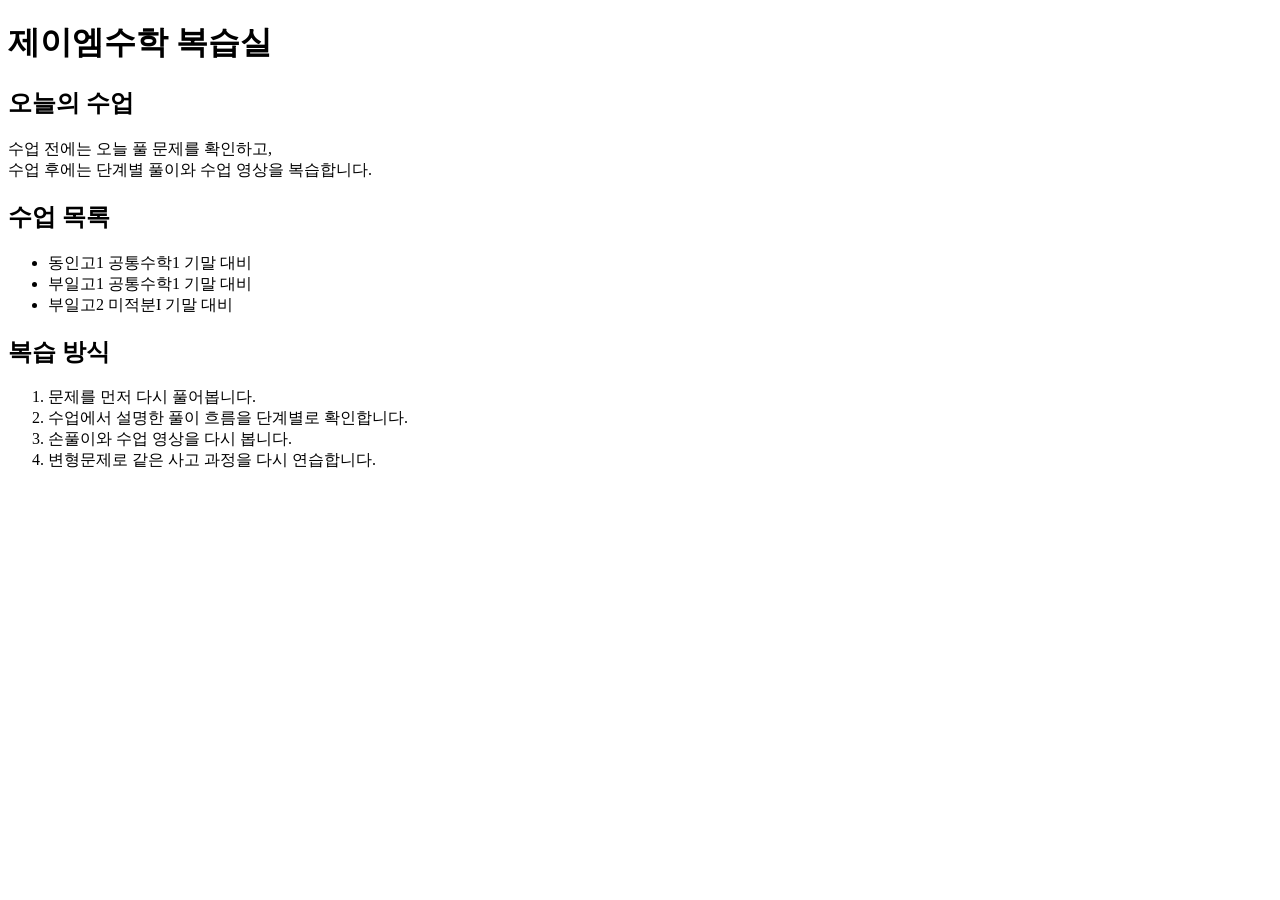
==== index.html @ 162c2c18 "Create index.html" ====
<!DOCTYPE html>
<html lang="ko">
<head>
  <meta charset="UTF-8">
  <meta name="viewport" content="width=device-width, initial-scale=1.0">
  <title>제이엠수학 복습실</title>
</head>
<body>
  <h1>제이엠수학 복습실</h1>

  <h2>오늘의 수업</h2>
  <p>
    수업 전에는 오늘 풀 문제를 확인하고,<br>
    수업 후에는 단계별 풀이와 수업 영상을 복습합니다.
  </p>

  <h2>수업 목록</h2>
  <ul>
    <li>동인고1 공통수학1 기말 대비</li>
    <li>부일고1 공통수학1 기말 대비</li>
    <li>부일고2 미적분I 기말 대비</li>
  </ul>

  <h2>복습 방식</h2>
  <ol>
    <li>문제를 먼저 다시 풀어봅니다.</li>
    <li>수업에서 설명한 풀이 흐름을 단계별로 확인합니다.</li>
    <li>손풀이와 수업 영상을 다시 봅니다.</li>
    <li>변형문제로 같은 사고 과정을 다시 연습합니다.</li>
  </ol>
</body>
</html>
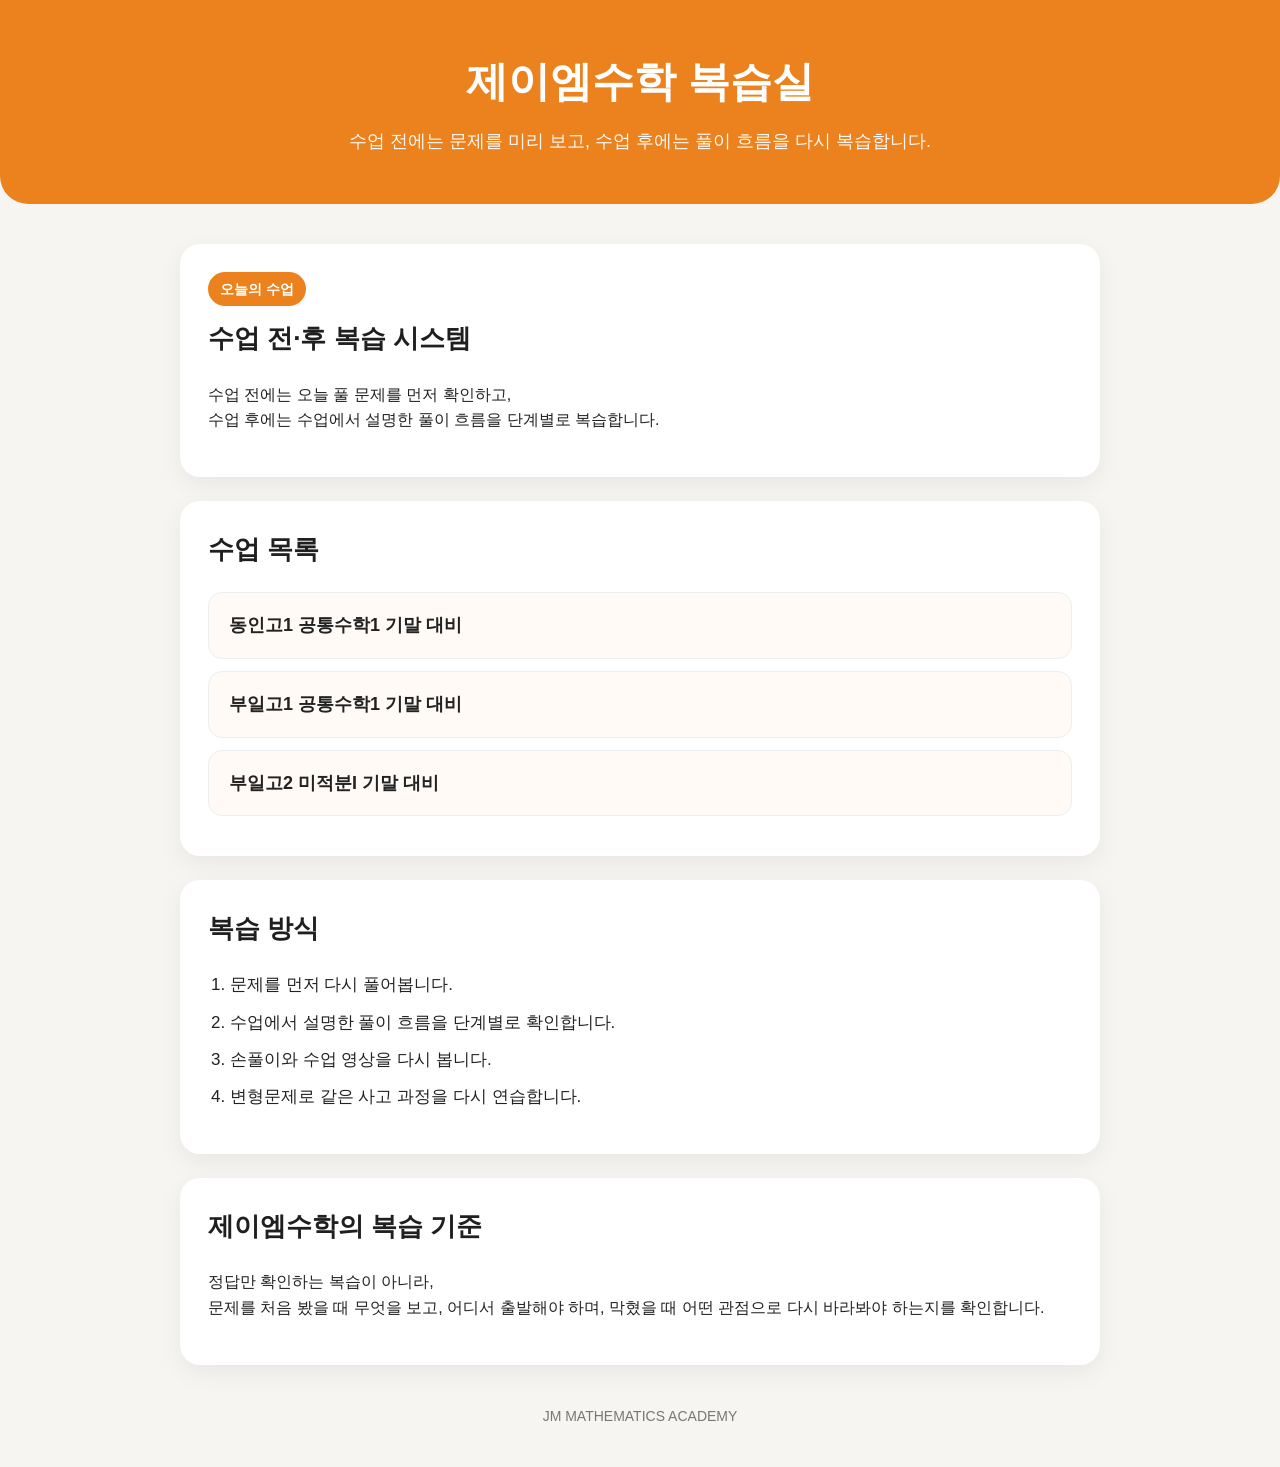
==== commit 85dd6d67: "Update index.html" ====
--- a/index.html
+++ b/index.html
@@ -4,29 +4,59 @@
   <meta charset="UTF-8">
   <meta name="viewport" content="width=device-width, initial-scale=1.0">
   <title>제이엠수학 복습실</title>
+  <link rel="stylesheet" href="style.css">
 </head>
 <body>
-  <h1>제이엠수학 복습실</h1>
 
-  <h2>오늘의 수업</h2>
-  <p>
-    수업 전에는 오늘 풀 문제를 확인하고,<br>
-    수업 후에는 단계별 풀이와 수업 영상을 복습합니다.
-  </p>
+  <header class="header">
+    <h1>제이엠수학 복습실</h1>
+    <p>수업 전에는 문제를 미리 보고, 수업 후에는 풀이 흐름을 다시 복습합니다.</p>
+  </header>
 
-  <h2>수업 목록</h2>
-  <ul>
-    <li>동인고1 공통수학1 기말 대비</li>
-    <li>부일고1 공통수학1 기말 대비</li>
-    <li>부일고2 미적분I 기말 대비</li>
-  </ul>
+  <main class="container">
 
-  <h2>복습 방식</h2>
-  <ol>
-    <li>문제를 먼저 다시 풀어봅니다.</li>
-    <li>수업에서 설명한 풀이 흐름을 단계별로 확인합니다.</li>
-    <li>손풀이와 수업 영상을 다시 봅니다.</li>
-    <li>변형문제로 같은 사고 과정을 다시 연습합니다.</li>
-  </ol>
+    <section class="card">
+      <span class="badge">오늘의 수업</span>
+      <h2>수업 전·후 복습 시스템</h2>
+      <p>
+        수업 전에는 오늘 풀 문제를 먼저 확인하고,<br>
+        수업 후에는 수업에서 설명한 풀이 흐름을 단계별로 복습합니다.
+      </p>
+    </section>
+
+    <section class="card">
+      <h2>수업 목록</h2>
+      <ul class="lesson-list">
+        <li>동인고1 공통수학1 기말 대비</li>
+        <li>부일고1 공통수학1 기말 대비</li>
+        <li>부일고2 미적분I 기말 대비</li>
+      </ul>
+    </section>
+
+    <section class="card">
+      <h2>복습 방식</h2>
+      <ol class="step-list">
+        <li>문제를 먼저 다시 풀어봅니다.</li>
+        <li>수업에서 설명한 풀이 흐름을 단계별로 확인합니다.</li>
+        <li>손풀이와 수업 영상을 다시 봅니다.</li>
+        <li>변형문제로 같은 사고 과정을 다시 연습합니다.</li>
+      </ol>
+    </section>
+
+    <section class="card">
+      <h2>제이엠수학의 복습 기준</h2>
+      <p>
+        정답만 확인하는 복습이 아니라,<br>
+        문제를 처음 봤을 때 무엇을 보고, 어디서 출발해야 하며,
+        막혔을 때 어떤 관점으로 다시 바라봐야 하는지를 확인합니다.
+      </p>
+    </section>
+
+    <footer class="footer">
+      JM MATHEMATICS ACADEMY
+    </footer>
+
+  </main>
+
 </body>
 </html>
--- a/style.css
+++ b/style.css
@@ -0,0 +1,94 @@
+* {
+  box-sizing: border-box;
+}
+
+body {
+  margin: 0;
+  font-family: -apple-system, BlinkMacSystemFont, "Segoe UI", "Noto Sans KR", sans-serif;
+  background: #f7f5f2;
+  color: #222;
+  line-height: 1.6;
+}
+
+.container {
+  max-width: 960px;
+  margin: 0 auto;
+  padding: 40px 20px;
+}
+
+.header {
+  background: #ec821e;
+  color: white;
+  padding: 48px 24px;
+  border-radius: 0 0 28px 28px;
+  text-align: center;
+}
+
+.header h1 {
+  margin: 0;
+  font-size: 42px;
+  font-weight: 800;
+}
+
+.header p {
+  margin: 12px 0 0;
+  font-size: 18px;
+  opacity: 0.95;
+}
+
+.card {
+  background: white;
+  border-radius: 20px;
+  padding: 28px;
+  margin-bottom: 24px;
+  box-shadow: 0 8px 24px rgba(0, 0, 0, 0.06);
+}
+
+.card h2 {
+  margin-top: 0;
+  font-size: 26px;
+  color: #1f1f1f;
+}
+
+.lesson-list {
+  list-style: none;
+  padding: 0;
+  margin: 0;
+}
+
+.lesson-list li {
+  padding: 18px 20px;
+  margin-bottom: 12px;
+  border: 1px solid #eee;
+  border-radius: 14px;
+  background: #fffaf5;
+  font-size: 18px;
+  font-weight: 600;
+}
+
+.step-list {
+  padding-left: 22px;
+}
+
+.step-list li {
+  margin-bottom: 10px;
+  font-size: 17px;
+}
+
+.badge {
+  display: inline-block;
+  background: #ec821e;
+  color: white;
+  padding: 6px 12px;
+  border-radius: 999px;
+  font-size: 14px;
+  font-weight: 700;
+  margin-bottom: 12px;
+}
+
+.footer {
+  text-align: center;
+  color: #777;
+  font-size: 14px;
+  margin-top: 40px;
+}
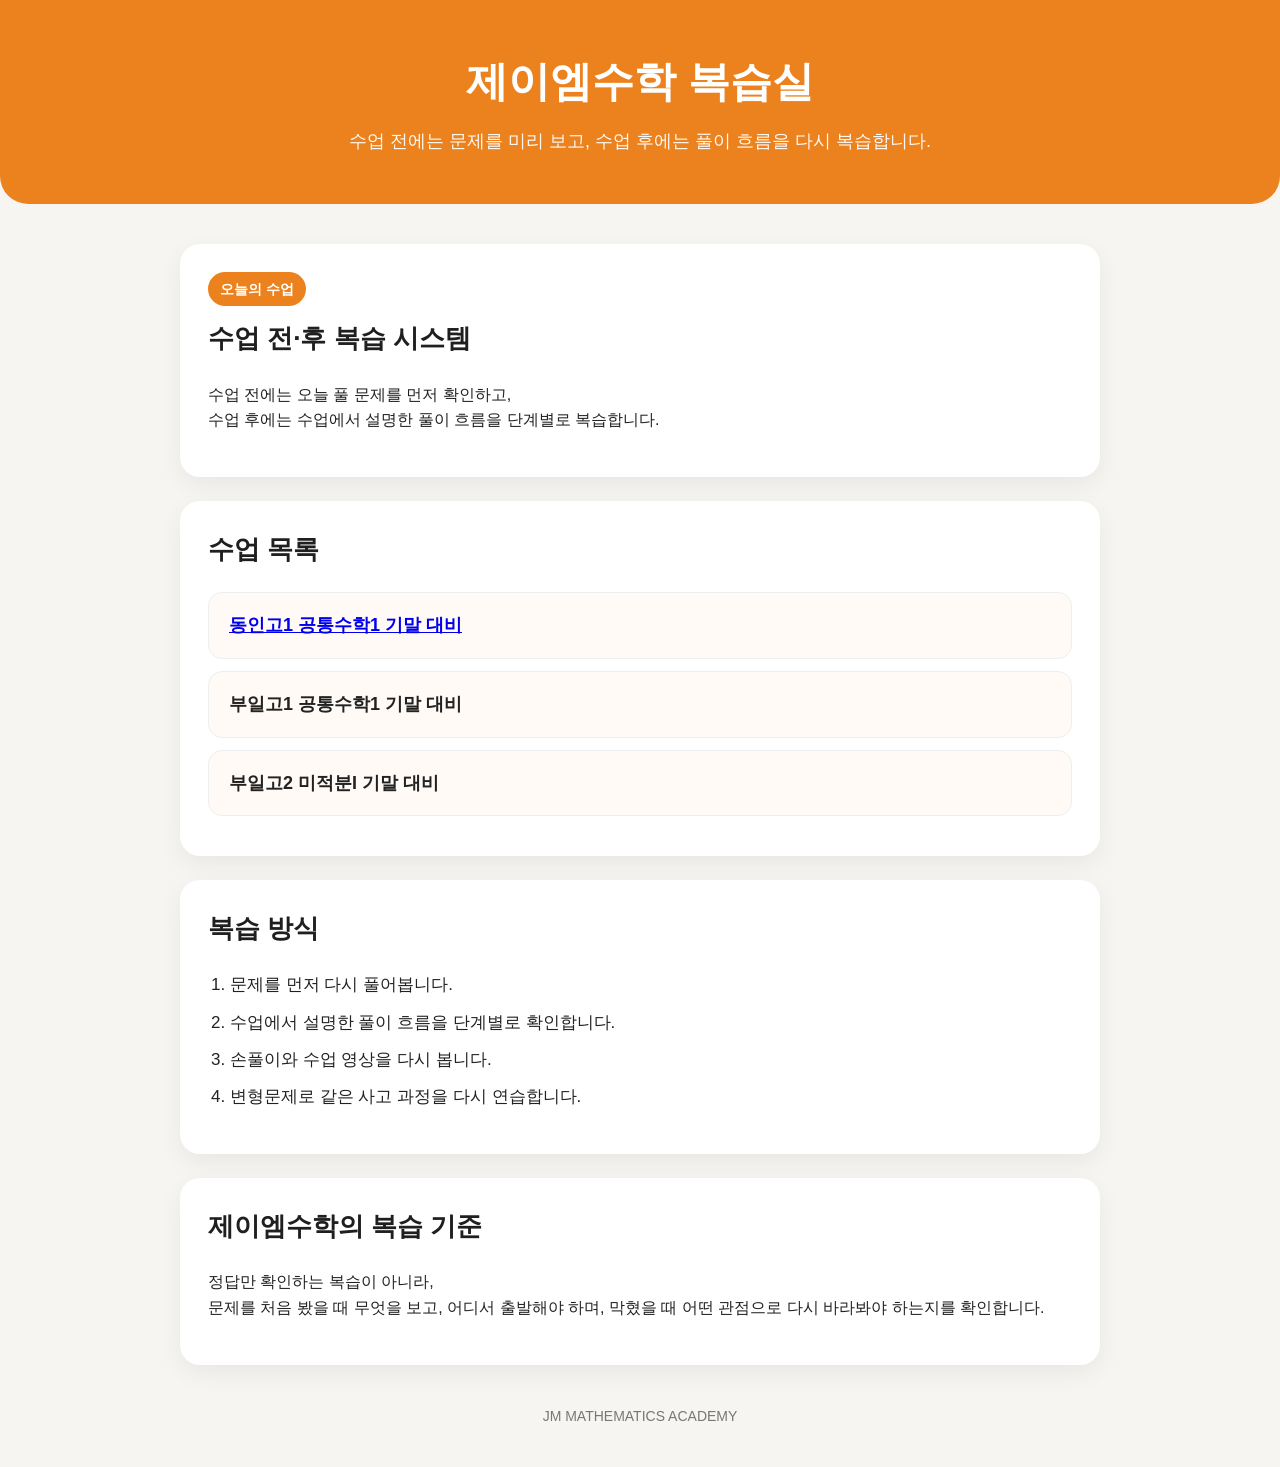
==== commit 5ae819b5: "Update index.html" ====
--- a/index.html
+++ b/index.html
@@ -27,7 +27,7 @@
     <section class="card">
       <h2>수업 목록</h2>
       <ul class="lesson-list">
-        <li>동인고1 공통수학1 기말 대비</li>
+        <li><a href="dongin-g1-final.html">동인고1 공통수학1 기말 대비</a></li>
         <li>부일고1 공통수학1 기말 대비</li>
         <li>부일고2 미적분I 기말 대비</li>
       </ul>
--- a/style.css
+++ b/style.css
@@ -92,3 +92,40 @@
   font-size: 14px;
   margin-top: 40px;
 }
+
+.back-link {
+  display: inline-block;
+  margin-bottom: 18px;
+  color: #ec821e;
+  font-weight: 700;
+  text-decoration: none;
+}
+
+.back-link:hover {
+  text-decoration: underline;
+}
+
+.question-card {
+  border: 1px solid #eee;
+  border-radius: 18px;
+  padding: 22px;
+  margin-bottom: 22px;
+  background: #fffaf5;
+}
+
+.question-card h3 {
+  margin-top: 0;
+  font-size: 22px;
+}
+
+.question-card h4 {
+  margin-bottom: 6px;
+  color: #ec821e;
+}
+
+.meta {
+  color: #777;
+  font-size: 15px;
+  margin-top: -8px;
+  margin-bottom: 18px;
+}
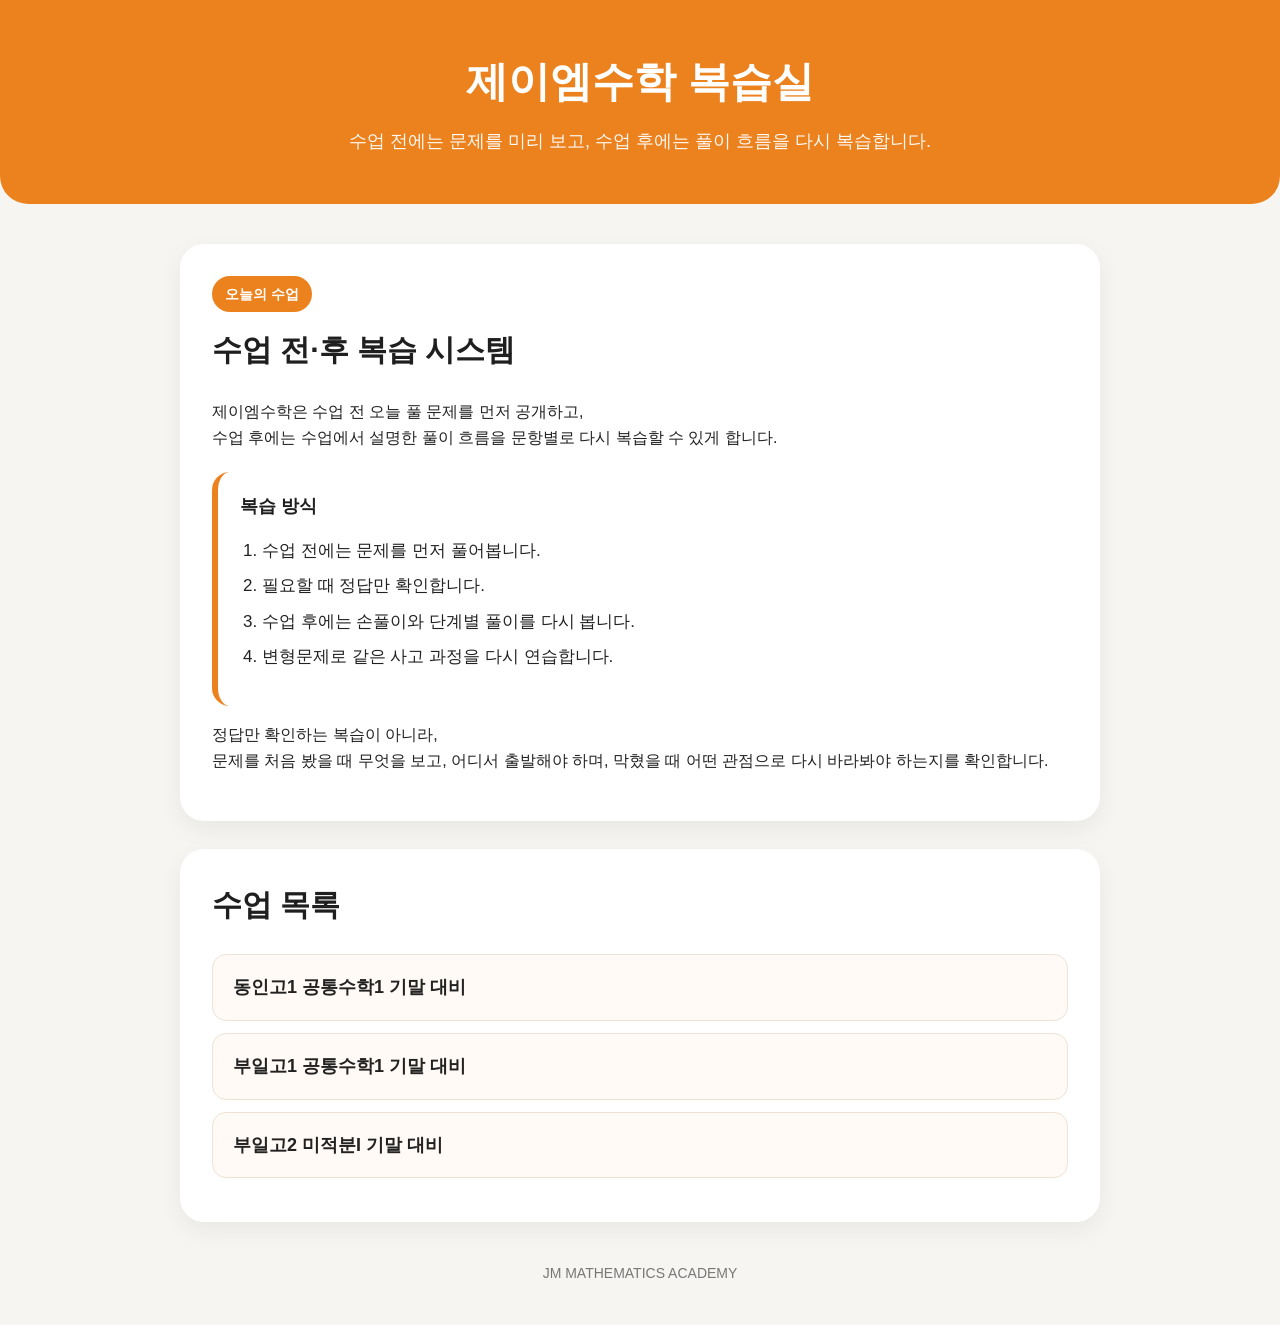
==== commit 3ca3f4b6: "Update index.html" ====
--- a/index.html
+++ b/index.html
@@ -18,9 +18,26 @@
     <section class="card">
       <span class="badge">오늘의 수업</span>
       <h2>수업 전·후 복습 시스템</h2>
+
       <p>
-        수업 전에는 오늘 풀 문제를 먼저 확인하고,<br>
-        수업 후에는 수업에서 설명한 풀이 흐름을 단계별로 복습합니다.
+        제이엠수학은 수업 전 오늘 풀 문제를 먼저 공개하고,<br>
+        수업 후에는 수업에서 설명한 풀이 흐름을 문항별로 다시 복습할 수 있게 합니다.
+      </p>
+
+      <div class="try-box">
+        <strong>복습 방식</strong>
+        <ol class="step-list">
+          <li>수업 전에는 문제를 먼저 풀어봅니다.</li>
+          <li>필요할 때 정답만 확인합니다.</li>
+          <li>수업 후에는 손풀이와 단계별 풀이를 다시 봅니다.</li>
+          <li>변형문제로 같은 사고 과정을 다시 연습합니다.</li>
+        </ol>
+      </div>
+
+      <p>
+        정답만 확인하는 복습이 아니라,<br>
+        문제를 처음 봤을 때 무엇을 보고, 어디서 출발해야 하며,
+        막혔을 때 어떤 관점으로 다시 바라봐야 하는지를 확인합니다.
       </p>
     </section>
 
@@ -33,25 +50,6 @@
       </ul>
     </section>
 
-    <section class="card">
-      <h2>복습 방식</h2>
-      <ol class="step-list">
-        <li>문제를 먼저 다시 풀어봅니다.</li>
-        <li>수업에서 설명한 풀이 흐름을 단계별로 확인합니다.</li>
-        <li>손풀이와 수업 영상을 다시 봅니다.</li>
-        <li>변형문제로 같은 사고 과정을 다시 연습합니다.</li>
-      </ol>
-    </section>
-
-    <section class="card">
-      <h2>제이엠수학의 복습 기준</h2>
-      <p>
-        정답만 확인하는 복습이 아니라,<br>
-        문제를 처음 봤을 때 무엇을 보고, 어디서 출발해야 하며,
-        막혔을 때 어떤 관점으로 다시 바라봐야 하는지를 확인합니다.
-      </p>
-    </section>
-
     <footer class="footer">
       JM MATHEMATICS ACADEMY
     </footer>
--- a/style.css
+++ b/style.css
@@ -16,6 +16,7 @@
   padding: 40px 20px;
 }
 
+/* 상단 배너 */
 .header {
   background: #ec821e;
   color: white;
@@ -36,56 +37,246 @@
   opacity: 0.95;
 }
 
+/* 기본 카드 */
 .card {
   background: white;
-  border-radius: 20px;
-  padding: 28px;
-  margin-bottom: 24px;
+  border-radius: 24px;
+  padding: 32px;
+  margin-bottom: 28px;
   box-shadow: 0 8px 24px rgba(0, 0, 0, 0.06);
 }
 
 .card h2 {
   margin-top: 0;
-  font-size: 26px;
+  font-size: 30px;
   color: #1f1f1f;
 }
 
-.lesson-list {
-  list-style: none;
-  padding: 0;
-  margin: 0;
-}
-
-.lesson-list li {
-  padding: 18px 20px;
-  margin-bottom: 12px;
-  border: 1px solid #eee;
-  border-radius: 14px;
-  background: #fffaf5;
-  font-size: 18px;
-  font-weight: 600;
-}
-
-.step-list {
-  padding-left: 22px;
-}
-
-.step-list li {
-  margin-bottom: 10px;
-  font-size: 17px;
-}
-
+/* 배지 */
 .badge {
   display: inline-block;
   background: #ec821e;
   color: white;
-  padding: 6px 12px;
+  padding: 7px 13px;
   border-radius: 999px;
   font-size: 14px;
+  font-weight: 800;
+  margin-bottom: 14px;
+}
+
+/* 메인 수업 목록 */
+.lesson-list {
+  list-style: none;
+  padding: 0;
+  margin: 0;
+}
+
+.lesson-list li {
+  padding: 18px 20px;
+  margin-bottom: 12px;
+  border: 1px solid #eee2d6;
+  border-radius: 14px;
+  background: #fffaf5;
+  font-size: 18px;
   font-weight: 700;
-  margin-bottom: 12px;
-}
-
+}
+
+.lesson-list a {
+  color: #222;
+  text-decoration: none;
+}
+
+.lesson-list a:hover {
+  color: #ec821e;
+}
+
+/* 복습 방식 리스트 */
+.step-list {
+  padding-left: 22px;
+}
+
+.step-list li {
+  margin-bottom: 10px;
+  font-size: 17px;
+}
+
+/* 돌아가기 버튼 */
+.page-nav {
+  max-width: 960px;
+  margin: 0 auto 18px;
+}
+
+.back-button {
+  display: inline-block;
+  background: white;
+  color: #555;
+  border: 1px solid #e6e0da;
+  padding: 10px 16px;
+  border-radius: 999px;
+  font-size: 15px;
+  font-weight: 700;
+  text-decoration: none;
+  box-shadow: 0 4px 14px rgba(0, 0, 0, 0.04);
+}
+
+.back-button:hover {
+  color: #ec821e;
+  border-color: #ec821e;
+}
+
+/* 수업 전 문항 카드 */
+.pre-question-card {
+  margin-top: 28px;
+  padding: 28px;
+  border-radius: 22px;
+  background: #fffaf5;
+  border: 1px solid #eee2d6;
+}
+
+.question-head {
+  display: flex;
+  justify-content: space-between;
+  gap: 16px;
+  align-items: flex-start;
+  margin-bottom: 18px;
+}
+
+.question-head h3,
+.pre-question-card h3 {
+  margin: 0 0 8px;
+  font-size: 26px;
+  font-weight: 800;
+  color: #1f1f1f;
+}
+
+.question-status {
+  flex-shrink: 0;
+  background: #ec821e;
+  color: white;
+  padding: 7px 12px;
+  border-radius: 999px;
+  font-size: 13px;
+  font-weight: 800;
+}
+
+.meta {
+  color: #777;
+  font-size: 15px;
+  margin: 0 0 18px;
+}
+
+/* 문제 이미지 */
+.image-box {
+  margin: 22px 0;
+  padding: 22px;
+  background: #ffffff;
+  border: 1px solid #eee;
+  border-radius: 18px;
+  text-align: center;
+}
+
+.problem-image {
+  max-width: 100%;
+  height: auto;
+  border-radius: 8px;
+}
+
+/* 수업 전 할 일 */
+.try-box {
+  margin-top: 22px;
+  padding: 20px 22px;
+  border-radius: 18px;
+  background: #ffffff;
+  border-left: 6px solid #ec821e;
+}
+
+.try-box strong {
+  display: block;
+  margin-bottom: 10px;
+  font-size: 18px;
+  color: #1f1f1f;
+}
+
+.try-box ul {
+  margin: 0;
+  padding-left: 20px;
+}
+
+.try-box li {
+  margin-bottom: 8px;
+}
+
+/* 정답 확인 / 복습 접기 박스 */
+.answer-box,
+.review-box {
+  margin-top: 18px;
+  padding: 0;
+  border-radius: 16px;
+  background: #ffffff;
+  border: 1px solid #eee;
+  overflow: hidden;
+}
+
+.answer-box summary,
+.review-box summary {
+  cursor: pointer;
+  padding: 16px 20px;
+  font-weight: 800;
+  color: #ec821e;
+  list-style: none;
+}
+
+.answer-box summary::-webkit-details-marker,
+.review-box summary::-webkit-details-marker {
+  display: none;
+}
+
+.answer-box summary::before,
+.review-box summary::before {
+  content: "＋";
+  display: inline-block;
+  margin-right: 8px;
+  font-weight: 900;
+}
+
+.answer-box[open] summary::before,
+.review-box[open] summary::before {
+  content: "－";
+}
+
+.answer-box p,
+.review-box p {
+  margin: 0;
+  padding: 0 20px 18px;
+  line-height: 1.7;
+}
+
+/* 수업 후 문항 카드 */
+.question-card {
+  border: 1px solid #eee2d6;
+  border-radius: 22px;
+  padding: 28px;
+  margin-top: 26px;
+  background: #fffaf5;
+}
+
+.question-card h3 {
+  margin: 0 0 8px;
+  font-size: 26px;
+  font-weight: 800;
+}
+
+.question-card h4 {
+  margin: 22px 20px 8px;
+  color: #ec821e;
+  font-size: 18px;
+}
+
+.question-card .review-box p {
+  line-height: 1.7;
+}
+
+/* 하단 */
 .footer {
   text-align: center;
   color: #777;
@@ -93,39 +284,44 @@
   margin-top: 40px;
 }
 
-.back-link {
-  display: inline-block;
-  margin-bottom: 18px;
-  color: #ec821e;
-  font-weight: 700;
-  text-decoration: none;
-}
-
-.back-link:hover {
-  text-decoration: underline;
-}
-
-.question-card {
-  border: 1px solid #eee;
-  border-radius: 18px;
-  padding: 22px;
-  margin-bottom: 22px;
-  background: #fffaf5;
-}
-
-.question-card h3 {
-  margin-top: 0;
-  font-size: 22px;
-}
-
-.question-card h4 {
-  margin-bottom: 6px;
-  color: #ec821e;
-}
-
-.meta {
-  color: #777;
-  font-size: 15px;
-  margin-top: -8px;
-  margin-bottom: 18px;
-}
+/* 모바일 대응 */
+@media (max-width: 640px) {
+  .header {
+    padding: 36px 20px;
+  }
+
+  .header h1 {
+    font-size: 32px;
+  }
+
+  .container {
+    padding: 28px 16px;
+  }
+
+  .card {
+    padding: 24px;
+    border-radius: 20px;
+  }
+
+  .card h2 {
+    font-size: 26px;
+  }
+
+  .question-head {
+    display: block;
+  }
+
+  .question-status {
+    display: inline-block;
+    margin-top: 8px;
+  }
+
+  .pre-question-card,
+  .question-card {
+    padding: 22px;
+  }
+
+  .image-box {
+    padding: 14px;
+  }
+}
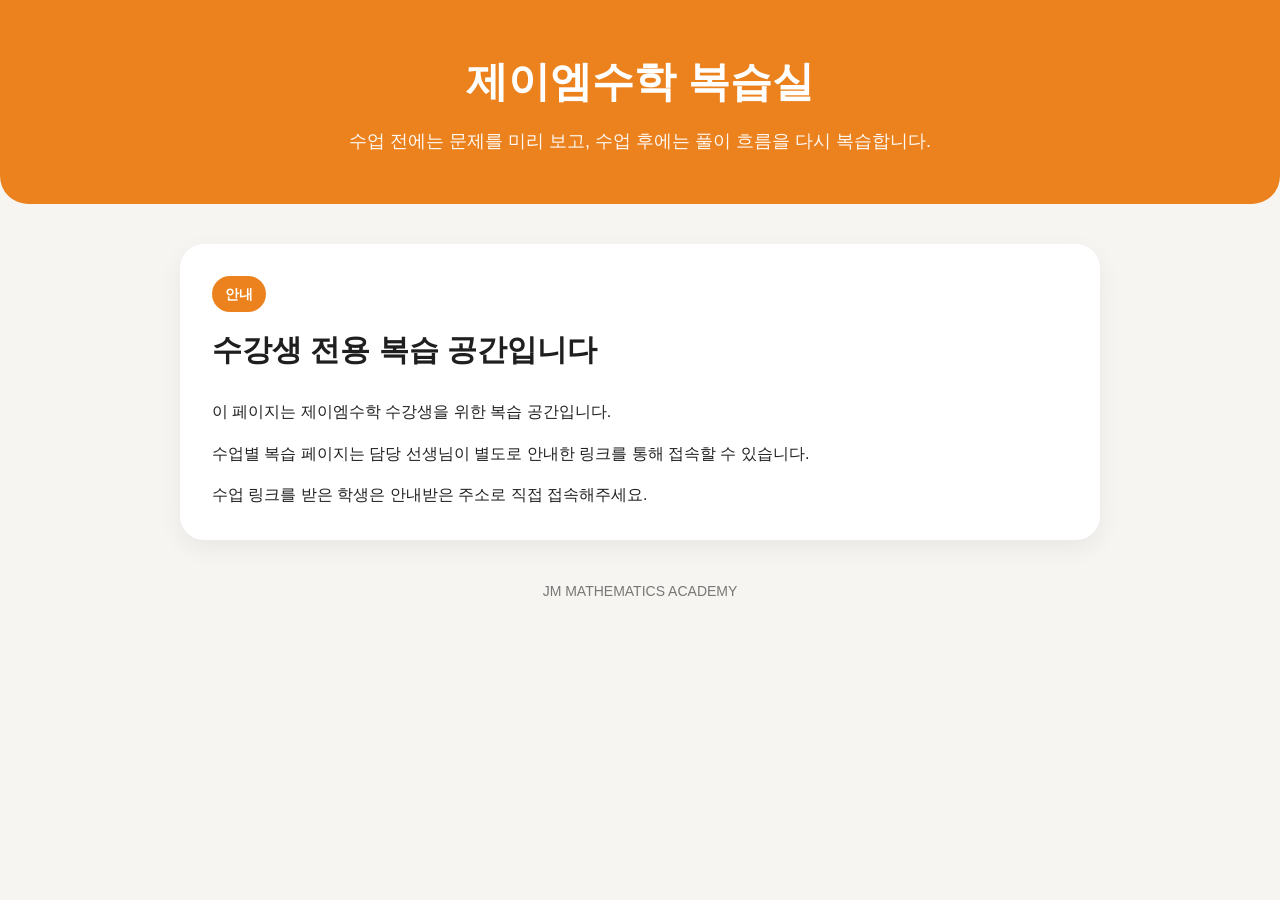
==== commit 01d6f901: "Update index.html" ====
--- a/index.html
+++ b/index.html
@@ -4,7 +4,7 @@
   <meta charset="UTF-8">
   <meta name="viewport" content="width=device-width, initial-scale=1.0">
   <title>제이엠수학 복습실</title>
-  <link rel="stylesheet" href="style.css">
+  <link rel="stylesheet" href="style.css?v=20260701-6">
 </head>
 <body>
 
@@ -16,38 +16,20 @@
   <main class="container">
 
     <section class="card">
-      <span class="badge">오늘의 수업</span>
-      <h2>수업 전·후 복습 시스템</h2>
+      <span class="badge">안내</span>
+      <h2>수강생 전용 복습 공간입니다</h2>
 
       <p>
-        제이엠수학은 수업 전 오늘 풀 문제를 먼저 공개하고,<br>
-        수업 후에는 수업에서 설명한 풀이 흐름을 문항별로 다시 복습할 수 있게 합니다.
+        이 페이지는 제이엠수학 수강생을 위한 복습 공간입니다.
       </p>
 
-      <div class="try-box">
-        <strong>복습 방식</strong>
-        <ol class="step-list">
-          <li>수업 전에는 문제를 먼저 풀어봅니다.</li>
-          <li>필요할 때 정답만 확인합니다.</li>
-          <li>수업 후에는 손풀이와 단계별 풀이를 다시 봅니다.</li>
-          <li>변형문제로 같은 사고 과정을 다시 연습합니다.</li>
-        </ol>
+      <p>
+        수업별 복습 페이지는 담당 선생님이 별도로 안내한 링크를 통해 접속할 수 있습니다.
+      </p>
+
+      <div class="guide-emphasis">
+        수업 링크를 받은 학생은 안내받은 주소로 직접 접속해주세요.
       </div>
-
-      <p>
-        정답만 확인하는 복습이 아니라,<br>
-        문제를 처음 봤을 때 무엇을 보고, 어디서 출발해야 하며,
-        막혔을 때 어떤 관점으로 다시 바라봐야 하는지를 확인합니다.
-      </p>
-    </section>
-
-    <section class="card">
-      <h2>수업 목록</h2>
-      <ul class="lesson-list">
-        <li><a href="dongin-g1-final.html">동인고1 공통수학1 기말 대비</a></li>
-        <li>부일고1 공통수학1 기말 대비</li>
-        <li>부일고2 미적분I 기말 대비</li>
-      </ul>
     </section>
 
     <footer class="footer">
--- a/style.css
+++ b/style.css
@@ -64,7 +64,7 @@
   margin-bottom: 14px;
 }
 
-/* 메인 수업 목록 */
+/* 수업 목록 */
 .lesson-list {
   list-style: none;
   padding: 0;
@@ -124,15 +124,112 @@
   border-color: #ec821e;
 }
 
-/* 수업 전 문항 카드 */
-.pre-question-card {
-  margin-top: 28px;
-  padding: 28px;
-  border-radius: 22px;
+/* 수업 영상 */
+.video-card {
+  display: block;
+}
+
+.video-wrapper {
+  position: relative;
+  width: 100%;
+  padding-top: 56.25%;
+  margin-top: 20px;
+  border-radius: 18px;
+  overflow: hidden;
+  background: #111;
+}
+
+.video-wrapper iframe {
+  position: absolute;
+  inset: 0;
+  width: 100%;
+  height: 100%;
+}
+
+/* 문항 선택 영역 */
+.question-number-nav {
+  display: block;
+  margin-top: 18px;
+}
+
+.question-current-status {
+  display: block;
+  margin: 0 0 14px;
+  font-size: 16px;
+  font-weight: 800;
+  color: #555;
+}
+
+.question-range-nav {
+  display: flex;
+  flex-wrap: wrap;
+  gap: 8px;
+  margin-bottom: 14px;
+}
+
+.question-range-button {
+  border: 1px solid #eee2d6;
+  background: white;
+  color: #555;
+  padding: 8px 14px;
+  border-radius: 999px;
+  font-size: 14px;
+  font-weight: 800;
+  cursor: pointer;
+}
+
+.question-range-button:hover {
+  border-color: #ec821e;
+  color: #ec821e;
+}
+
+.question-range-button.active {
+  background: #222;
+  color: white;
+  border-color: #222;
+}
+
+.question-number-list {
+  display: flex;
+  flex-wrap: wrap;
+  gap: 10px;
+}
+
+.question-number-button {
+  border: 1px solid #eee2d6;
   background: #fffaf5;
-  border: 1px solid #eee2d6;
-}
-
+  color: #333;
+  padding: 10px 16px;
+  border-radius: 999px;
+  font-size: 15px;
+  font-weight: 800;
+  cursor: pointer;
+}
+
+.question-number-button:hover {
+  border-color: #ec821e;
+  color: #ec821e;
+}
+
+.question-number-button.active {
+  background: #ec821e;
+  color: white;
+  border-color: #ec821e;
+}
+
+/* 한 문항 카드 */
+.single-question-card {
+  padding: 4px;
+}
+
+.single-question-card h2 {
+  margin: 10px 0 8px;
+  font-size: 30px;
+  font-weight: 900;
+  color: #1f1f1f;
+}
+
+/* 문항 상단 */
 .question-head {
   display: flex;
   justify-content: space-between;
@@ -141,28 +238,29 @@
   margin-bottom: 18px;
 }
 
-.question-head h3,
-.pre-question-card h3 {
-  margin: 0 0 8px;
-  font-size: 26px;
-  font-weight: 800;
-  color: #1f1f1f;
-}
-
-.question-status {
-  flex-shrink: 0;
-  background: #ec821e;
-  color: white;
-  padding: 7px 12px;
-  border-radius: 999px;
-  font-size: 13px;
-  font-weight: 800;
-}
-
 .meta {
   color: #777;
   font-size: 15px;
   margin: 0 0 18px;
+}
+
+/* 수업 전 / 수업 후 구분 */
+.section-divider {
+  margin: 34px 0 18px;
+  border-top: 2px solid #f0dfcf;
+  position: relative;
+}
+
+.section-divider span {
+  position: relative;
+  top: -15px;
+  display: inline-block;
+  background: #ec821e;
+  color: white;
+  font-size: 14px;
+  font-weight: 900;
+  padding: 6px 13px;
+  border-radius: 999px;
 }
 
 /* 문제 이미지 */
@@ -181,32 +279,7 @@
   border-radius: 8px;
 }
 
-/* 수업 전 할 일 */
-.try-box {
-  margin-top: 22px;
-  padding: 20px 22px;
-  border-radius: 18px;
-  background: #ffffff;
-  border-left: 6px solid #ec821e;
-}
-
-.try-box strong {
-  display: block;
-  margin-bottom: 10px;
-  font-size: 18px;
-  color: #1f1f1f;
-}
-
-.try-box ul {
-  margin: 0;
-  padding-left: 20px;
-}
-
-.try-box li {
-  margin-bottom: 8px;
-}
-
-/* 정답 확인 / 복습 접기 박스 */
+/* 정답 확인 / 수업 후 복습 접기 박스 */
 .answer-box,
 .review-box {
   margin-top: 18px;
@@ -251,29 +324,74 @@
   line-height: 1.7;
 }
 
-/* 수업 후 문항 카드 */
-.question-card {
+/* 단계별 풀이 박스 */
+.steps-wrapper {
+  padding: 8px 18px 20px;
+}
+
+.step-card {
+  background: #fffaf5;
   border: 1px solid #eee2d6;
-  border-radius: 22px;
-  padding: 28px;
-  margin-top: 26px;
-  background: #fffaf5;
-}
-
-.question-card h3 {
-  margin: 0 0 8px;
-  font-size: 26px;
-  font-weight: 800;
-}
-
-.question-card h4 {
-  margin: 22px 20px 8px;
+  border-left: 5px solid #ec821e;
+  border-radius: 16px;
+  padding: 18px 20px;
+  margin-bottom: 16px;
+}
+
+.step-card:last-child {
+  margin-bottom: 0;
+}
+
+.step-card h4 {
+  margin: 0 0 10px;
   color: #ec821e;
   font-size: 18px;
-}
-
-.question-card .review-box p {
-  line-height: 1.7;
+  font-weight: 900;
+}
+
+.step-card p {
+  margin: 0;
+  padding: 0;
+  line-height: 1.8;
+  color: #222;
+}
+
+/* 좌우 고정 이전/다음 버튼 */
+.side-nav {
+  position: fixed;
+  top: 50%;
+  transform: translateY(-50%);
+  z-index: 100;
+  border: none;
+  background: #ec821e;
+  color: white;
+  width: 58px;
+  height: 58px;
+  border-radius: 50%;
+  font-size: 24px;
+  line-height: 58px;
+  font-weight: 900;
+  cursor: pointer;
+  text-align: center;
+  box-shadow: 0 8px 24px rgba(0, 0, 0, 0.16);
+}
+
+.side-nav-left {
+  left: max(20px, calc(50% - 590px));
+}
+
+.side-nav-right {
+  right: max(20px, calc(50% - 590px));
+}
+
+.side-nav:hover {
+  background: #d96f12;
+  transform: translateY(-50%) scale(1.06);
+}
+
+.side-nav:disabled {
+  opacity: 0.18;
+  cursor: not-allowed;
 }
 
 /* 하단 */
@@ -285,7 +403,7 @@
 }
 
 /* 모바일 대응 */
-@media (max-width: 640px) {
+@media (max-width: 760px) {
   .header {
     padding: 36px 20px;
   }
@@ -294,8 +412,12 @@
     font-size: 32px;
   }
 
+  .header p {
+    font-size: 16px;
+  }
+
   .container {
-    padding: 28px 16px;
+    padding: 28px 16px 90px;
   }
 
   .card {
@@ -311,17 +433,119 @@
     display: block;
   }
 
-  .question-status {
-    display: inline-block;
-    margin-top: 8px;
-  }
-
-  .pre-question-card,
-  .question-card {
-    padding: 22px;
+  .single-question-card h2 {
+    font-size: 26px;
   }
 
   .image-box {
     padding: 14px;
   }
-}
+
+  .side-nav {
+    top: auto;
+    bottom: 18px;
+    transform: none;
+    width: 54px;
+    height: 54px;
+    border-radius: 50%;
+    font-size: 22px;
+    line-height: 54px;
+  }
+
+  .side-nav:hover {
+    transform: none;
+  }
+
+  .side-nav-left {
+    left: 16px;
+  }
+
+  .side-nav-right {
+    right: 16px;
+  }
+}
+/* 수업 첫 페이지 안내 */
+.class-guide .guide-emphasis {
+  margin-top: 22px;
+  padding: 18px 20px;
+  border-radius: 18px;
+  background: #fffaf5;
+  border-left: 6px solid #ec821e;
+  font-weight: 700;
+}
+
+/* 회차 선택 그리드 */
+.session-grid {
+  display: grid;
+  grid-template-columns: repeat(3, 1fr);
+  gap: 14px;
+  margin-top: 22px;
+}
+
+.session-button {
+  display: block;
+  padding: 22px 20px;
+  border-radius: 18px;
+  background: #fffaf5;
+  border: 1px solid #eee2d6;
+  text-decoration: none;
+  color: #222;
+  transition: 0.15s ease;
+}
+
+.session-button strong {
+  display: block;
+  font-size: 21px;
+  font-weight: 900;
+  margin-bottom: 8px;
+}
+
+.session-button span {
+  display: block;
+  font-size: 16px;
+  color: #777;
+  font-weight: 700;
+}
+
+.session-button:hover {
+  border-color: #ec821e;
+  transform: translateY(-2px);
+  box-shadow: 0 8px 22px rgba(236, 130, 30, 0.14);
+}
+
+.session-button.is-disabled {
+  background: #f1f1f1;
+  color: #aaa;
+  border-color: #e5e5e5;
+  cursor: not-allowed;
+}
+
+.session-button.is-disabled span {
+  color: #aaa;
+}
+
+.session-button.is-disabled:hover {
+  transform: none;
+  box-shadow: none;
+  border-color: #e5e5e5;
+}
+
+/* 모바일 회차 선택 */
+@media (max-width: 760px) {
+  .session-grid {
+    grid-template-columns: repeat(2, 1fr);
+    gap: 12px;
+  }
+
+  .session-button {
+    padding: 18px 16px;
+  }
+
+  .session-button strong {
+    font-size: 19px;
+  }
+
+  .session-button span {
+    font-size: 15px;
+  }
+}
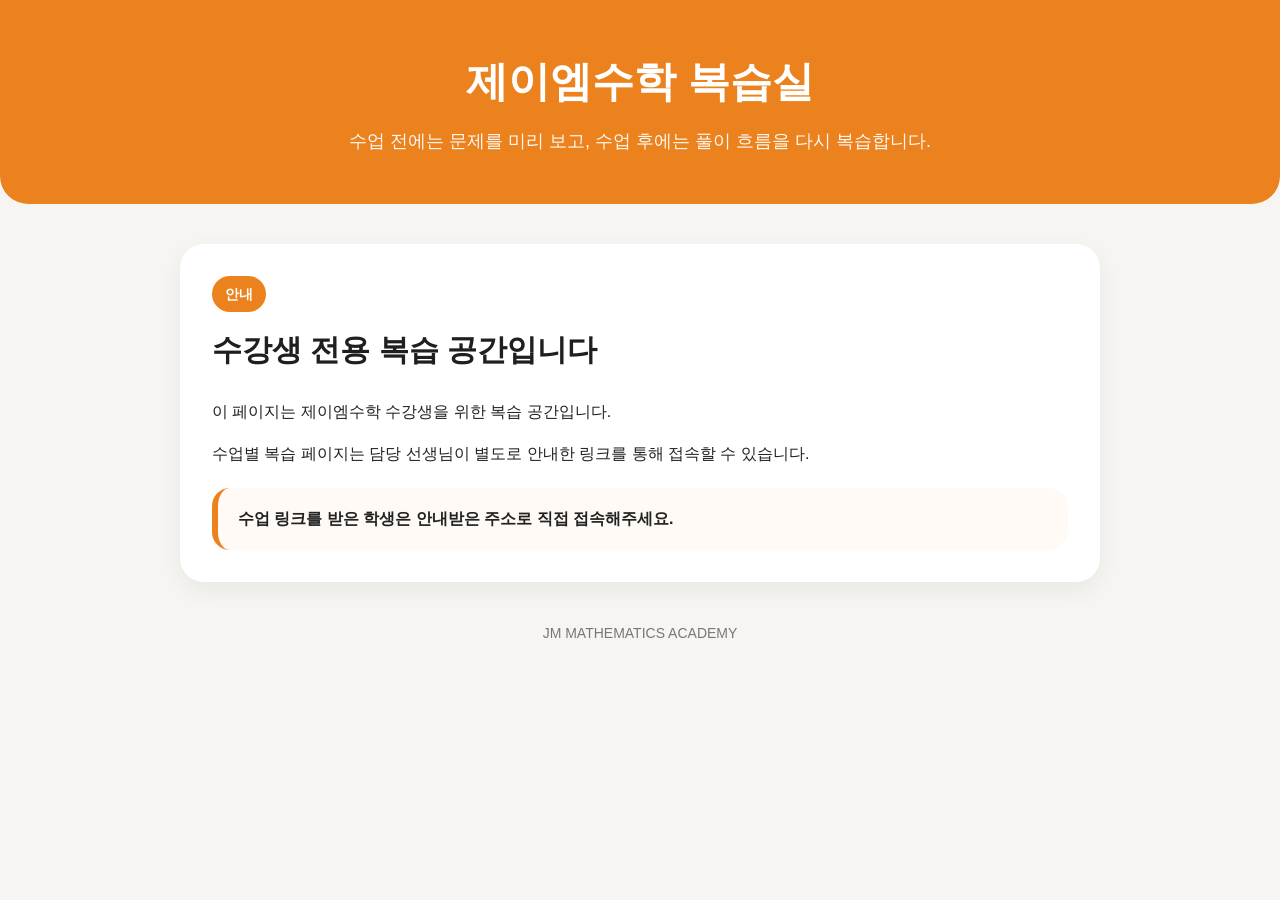
==== commit 030359ff: "Update index.html" ====
--- a/index.html
+++ b/index.html
@@ -4,7 +4,7 @@
   <meta charset="UTF-8">
   <meta name="viewport" content="width=device-width, initial-scale=1.0">
   <title>제이엠수학 복습실</title>
-  <link rel="stylesheet" href="style.css?v=20260701-6">
+  <link rel="stylesheet" href="style.css?v=20260701-7">
 </head>
 <body>
 
--- a/style.css
+++ b/style.css
@@ -549,3 +549,102 @@
     font-size: 15px;
   }
 }
+/* 관리자 페이지 */
+.admin-class-list {
+  margin-top: 24px;
+}
+
+.admin-class-card {
+  display: flex;
+  justify-content: space-between;
+  gap: 18px;
+  align-items: center;
+  padding: 22px 24px;
+  margin-bottom: 16px;
+  border: 1px solid #eee2d6;
+  border-radius: 18px;
+  background: #fffaf5;
+}
+
+.admin-class-card h3 {
+  margin: 0 0 6px;
+  font-size: 21px;
+  font-weight: 900;
+}
+
+.admin-class-card p {
+  margin: 0;
+  color: #777;
+  font-size: 15px;
+}
+
+.admin-class-card.is-waiting {
+  background: #f3f3f3;
+  border-color: #e5e5e5;
+}
+
+.admin-button-group {
+  display: flex;
+  flex-wrap: wrap;
+  gap: 8px;
+  justify-content: flex-end;
+}
+
+.admin-button {
+  display: inline-block;
+  padding: 10px 14px;
+  border-radius: 999px;
+  background: #ec821e;
+  color: white;
+  font-size: 14px;
+  font-weight: 800;
+  text-decoration: none;
+  white-space: nowrap;
+}
+
+.admin-button:hover {
+  background: #d96f12;
+}
+
+.admin-button.disabled {
+  background: #ccc;
+  color: white;
+  cursor: not-allowed;
+}
+
+.link-box {
+  margin: 18px 0;
+  padding: 16px 18px;
+  border-radius: 14px;
+  background: #fffaf5;
+  border: 1px solid #eee2d6;
+  font-weight: 800;
+  color: #333;
+  word-break: break-all;
+}
+
+.admin-note {
+  color: #555;
+}
+
+/* 공개 안내 페이지 강조 */
+.guide-emphasis {
+  margin-top: 22px;
+  padding: 18px 20px;
+  border-radius: 18px;
+  background: #fffaf5;
+  border-left: 6px solid #ec821e;
+  font-weight: 800;
+}
+
+/* 관리자 페이지 모바일 */
+@media (max-width: 760px) {
+  .admin-class-card {
+    display: block;
+  }
+
+  .admin-button-group {
+    justify-content: flex-start;
+    margin-top: 16px;
+  }
+}
